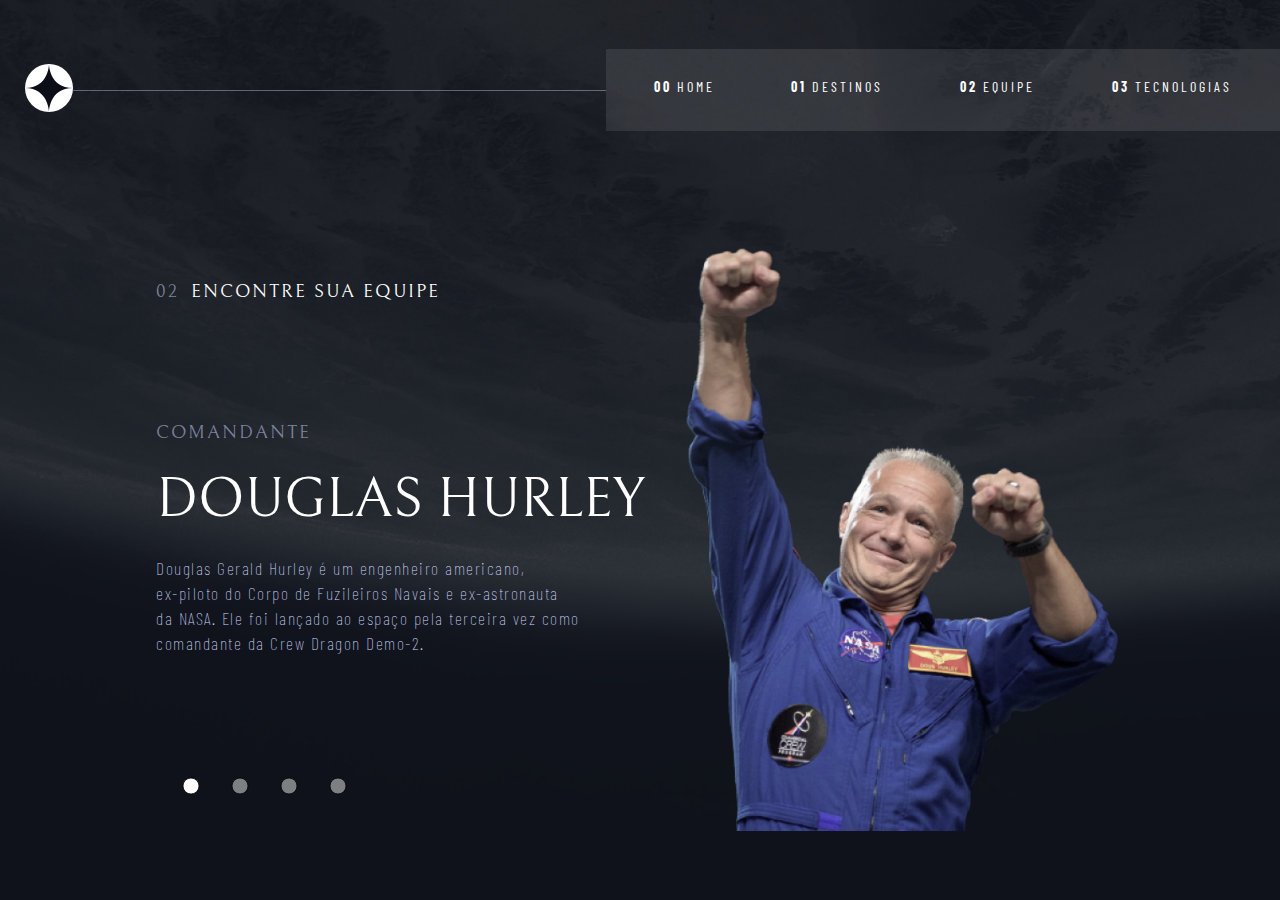
==== equipe.html @ c520281e "udapte commit" ====
<!DOCTYPE html>
<html lang="pt-br">

<head>
    <meta charset="UTF-8">
    <meta name="viewport" content="width=device-width, initial-scale=1.0">
    <title>Nossa Equipe</title>
    <link href="https://fonts.googleapis.com/css2?family=Bellefair&display=swap" rel="stylesheet">
    <link rel="stylesheet" href="styles/global.css">
    <link rel="stylesheet" href="styles/equipe.css">
</head>

<body>
    <header>
        <nav>
            <div>
                <svg xmlns="http://www.w3.org/2000/svg" width="48" height="48" viewBox="0 0 48 48" fill="none">
                    <circle cx="24" cy="24" r="24" fill="white" />
                    <path fill-rule="evenodd" clip-rule="evenodd"
                        d="M24 0C24 0 24 24 0 24C23.5776 24.1714 24 48 24 48C24 48 24 24 48 24C24 24 24 0 24 0Z"
                        fill="#0B0D17" />
                </svg>
            </div>
            <div class="line-division"></div>
            <div>
                <ul class="menu-bar">
                    <li><a href="index.html"> <strong>00</strong> Home</a></li>
                    <li><a href="destino.html"> <strong>01</strong> Destinos</a></li>
                    <li class="highlight-page"><a href="equipe.html"> <strong>02</strong> Equipe</a></li>
                    <li><a href="tecnologias.html"> <strong>03</strong> Tecnologias</a></li>
                </ul>
            </div>
        </nav>
    </header>
    <main>
        <div class="container-main" id="container-1" >
            <div class="content-main">
                <div class="meet">
                    <h3> <span class="span-numbers">02</span> ENCONTRE SUA EQUIPE</h3>
                </div>
                <div class="container-text">
                    <h3>Comandante</h3>
                    <h1>DOUGLAS HURLEY</h1>
                    <p>Douglas Gerald Hurley é um engenheiro americano, <br>ex-piloto do Corpo de Fuzileiros Navais e
                        ex-astronauta<br> da NASA. Ele foi lançado ao espaço pela terceira vez como <br>comandante da
                        Crew Dragon Demo-2.</p>
                </div>
                <div class="inputs">
                    <svg xmlns="http://www.w3.org/2000/svg" class="navigation-button active" width="20"  viewBox="0 0 50 50" onclick="mostrarConteudo(1)">
                        <circle cx="25" cy="25" r="20" fill="white" stroke="black" stroke-width="2"/>
                    </svg>
                    
                    <svg xmlns="http://www.w3.org/2000/svg" class="navigation-button" width="20"   viewBox="0 0 50 50" onclick="mostrarConteudo(2)">
                        <circle cx="25" cy="25" r="20" fill="#CCCCCC" stroke="black" stroke-width="2"/>
                    </svg>
                    
                    <svg xmlns="http://www.w3.org/2000/svg" class="navigation-button" width="20"  viewBox="0 0 50 50" onclick="mostrarConteudo(3)">
                        <circle cx="25" cy="25" r="20" fill="#CCCCCC" stroke="black" stroke-width="2"/>
                    </svg>
                    
                    <svg xmlns="http://www.w3.org/2000/svg" class="navigation-button" width="20"  viewBox="0 0 50 50" onclick="mostrarConteudo(4)">
                        <circle cx="25" cy="25" r="20" fill="#CCCCCC" stroke="black" stroke-width="2"/>
                    </svg>                    
                </div>
            </div>
            <div>
                <img src="assets/img/douglas.png" alt="">
            </div>
        </div> 

        <div class="container-main" id="container-2" style="display: none;">
            <div class="content-main">
                <div class="meet">
                    <h3> <span class="span-numbers">02</span> ENCONTRE SUA EQUIPE</h3>
                </div>
                <div class="container-text">
                    <h3>Comandante</h3>
                    <h1>DOUGLAS HURLEY</h1>
                    <p>Douglas Gerald Hurley é um engenheiro americano, <br>ex-piloto do Corpo de Fuzileiros Navais e
                        ex-astronauta<br> da NASA. Ele foi lançado ao espaço pela terceira vez como <br>comandante da
                        Crew Dragon Demo-2.</p>
                </div>
                <div class="inputs">
                    <svg xmlns="http://www.w3.org/2000/svg" class="navigation-button" width="20"   viewBox="0 0 50 50" onclick="mostrarConteudo(1)">
                        <circle cx="25" cy="25" r="20" fill="#CCCCCC" stroke="black" stroke-width="2"/>
                    </svg>
                    
                    <svg xmlns="http://www.w3.org/2000/svg" class="navigation-button active" width="20"  viewBox="0 0 50 50" onclick="mostrarConteudo(2)">
                        <circle cx="25" cy="25" r="20" fill="white" stroke="black" stroke-width="2"/>
                    </svg>
                    
                    <svg xmlns="http://www.w3.org/2000/svg" class="navigation-button" width="20"  viewBox="0 0 50 50" onclick="mostrarConteudo(3)">
                        <circle cx="25" cy="25" r="20" fill="#CCCCCC" stroke="black" stroke-width="2"/>
                    </svg>
                    
                    <svg xmlns="http://www.w3.org/2000/svg" class="navigation-button" width="20"  viewBox="0 0 50 50" onclick="mostrarConteudo(4)">
                        <circle cx="25" cy="25" r="20" fill="#CCCCCC" stroke="black" stroke-width="2"/>
                    </svg>                    
                </div>
            </div>
            <div>
                <img src="assets/img/mark.png" alt="">
            </div>
        </div> 

        <div class="container-main" id="container-3" style="display: none;">
            <div class="meet">
                <h3> <span class="span-numbers">02</span> ENCONTRE SUA EQUIPE</h3>
            </div>
            <div class="content-main">
                <div class="container-text">
                    <h3>Comandante</h3>
                    <h1>DOUGLAS HURLEY</h1>
                    <p>Douglas Gerald Hurley é um engenheiro americano, <br>ex-piloto do Corpo de Fuzileiros Navais e
                        ex-astronauta<br> da NASA. Ele foi lançado ao espaço pela terceira vez como <br>comandante da
                        Crew Dragon Demo-2.</p>
                </div>
                <div class="inputs">
                    <svg xmlns="http://www.w3.org/2000/svg" class="navigation-button" width="20"   viewBox="0 0 50 50" onclick="mostrarConteudo(1)">
                        <circle cx="25" cy="25" r="20" fill="#CCCCCC" stroke="black" stroke-width="2"/>
                    </svg>
                    
                    <svg xmlns="http://www.w3.org/2000/svg" class="navigation-button" width="20"   viewBox="0 0 50 50" onclick="mostrarConteudo(2)">
                        <circle cx="25" cy="25" r="20" fill="#CCCCCC" stroke="black" stroke-width="2"/>
                    </svg>
                    
                    <svg xmlns="http://www.w3.org/2000/svg" class="navigation-button active" width="20"  viewBox="0 0 50 50" onclick="mostrarConteudo(3)">
                        <circle cx="25" cy="25" r="20" fill="white" stroke="black" stroke-width="2"/>
                    </svg>
                    
                    <svg xmlns="http://www.w3.org/2000/svg" class="navigation-button" width="20"  viewBox="0 0 50 50" onclick="mostrarConteudo(4)">
                        <circle cx="25" cy="25" r="20" fill="#CCCCCC" stroke="black" stroke-width="2"/>
                    </svg>                    
                </div>
                <div>
                    <img src="assets/img/victor.png" alt="">
                </div>
            </div>
           
        </div> 

        <div class="container-main" id="container-4" style="display: none;">
            <div class="content-main">
                <div class="meet">
                    <h3> <span class="span-numbers">02</span> ENCONTRE SUA EQUIPE</h3>
                </div>
                <div class="container-text">
                    <h3>Comandante</h3>
                    <h1>DOUGLAS HURLEY</h1>
                    <p>Douglas Gerald Hurley é um engenheiro americano, <br>ex-piloto do Corpo de Fuzileiros Navais e
                        ex-astronauta<br> da NASA. Ele foi lançado ao espaço pela terceira vez como <br>comandante da
                        Crew Dragon Demo-2.</p>
                </div>
                <div class="inputs">
                    <svg xmlns="http://www.w3.org/2000/svg" class="navigation-button" width="20"   viewBox="0 0 50 50" onclick="mostrarConteudo(1)">
                        <circle cx="25" cy="25" r="20" fill="#CCCCCC" stroke="black" stroke-width="2"/>
                    </svg>
                    
                    <svg xmlns="http://www.w3.org/2000/svg" class="navigation-button" width="20"   viewBox="0 0 50 50" onclick="mostrarConteudo(2)">
                        <circle cx="25" cy="25" r="20" fill="#CCCCCC" stroke="black" stroke-width="2"/>
                    </svg>
                    
                    <svg xmlns="http://www.w3.org/2000/svg" class="navigation-button" width="20"  viewBox="0 0 50 50" onclick="mostrarConteudo(3)">
                        <circle cx="25" cy="25" r="20" fill="#CCCCCC" stroke="black" stroke-width="2"/>
                    </svg>
                    
                    <svg xmlns="http://www.w3.org/2000/svg" class="navigation-button active" width="20"  viewBox="0 0 50 50" onclick="mostrarConteudo(4)">
                        <circle cx="25" cy="25" r="20" fill="white" stroke="black" stroke-width="2"/>
                    </svg>
                                     
                </div>
            </div>
            <div>
                <img src="assets/img/woman.png" alt="">
            </div>
        </div> 
    </main>
    <script>
        function mostrarConteudo(containerId) {
            const containers = document.querySelectorAll('.container-main');

            containers.forEach(container => {
                container.style.display = 'none';
            });

            const container = document.getElementById(`container-${containerId}`);
            const button = document.querySelector(`.buttons[data-container="${containerId}"]`);

            if (container) {
                container.style.display = 'flex';
                button.style.backgroundColor = 'white';
            }
        }
    </script>
</body>

</html>
---- styles/global.css ----
@import url('https://fonts.googleapis.com/css2?family=Barlow+Condensed&family=Bellefair&display=swap');
*{
    margin: 0;
    padding: 0;
    box-sizing: border-box;
}
main{
    height: 80vh;
}
svg{
    margin-left: 25px;
}
nav {
    position: relative;
    display: flex;
    justify-content: space-between;
    align-items: center;
    height: 20vh;
    max-width: 100%;
}
.menu-bar {
    display: flex;
    gap: 6vw;
    padding: 1.8rem 3rem 1.8rem 3rem;
    background: rgba(255, 255, 255, 0.096);
    list-style: none;

}
.line-division{
    width: 100%;
    height: 1px;
    background-color: #d0d6f966;
}

.menu-bar a {
    display: flex;
    gap: 5px;
    color: #FFF;
    font-family: Barlow Condensed;
    font-size: 14px;
    font-weight: 400;
    line-height: normal;
    letter-spacing: 3px;
    text-transform: uppercase;
    text-decoration: none;
}
.menu-bar a:hover{
    color: #ffffff83;
}
.span-numbers{
    color: #d0d6f98a;
    padding-right: 5px;
}

/* destaques*/

.highlight-page {
    position: relative;
    padding-bottom: 8px;
}

.highlight-page::after {
    content: '';
    display: block;
    border-bottom: 2px solid #D0D6F9; 
    width: 0; 
    position: absolute;
    left: 0;
    bottom: 0;
    animation: slideIn 1s ease-out forwards; 
    
}
.menu-icon {
    display: none;
    font-size: 45px;
    margin-right: 30px;
    cursor: pointer;
    color: #D0D6F9;
    transition: transform 0.3s ease-in-out;
}
.menu-icon.active {
    transform: rotate(90deg);
}
@keyframes slideIn {
    0% {
        width: 0; 
    }
    100% {
        width: 100%; 
    }
}
---- styles/equipe.css ----
body{
    background-image: url(../assets/img/fundo-equipe.png);
    background-color: #131720;
    background-repeat: no-repeat;
    background-attachment: fixed;
    background-size: cover;
    color: #fff;
}
main{
    display: flex;
    justify-content: center;
    align-items: center;
    gap: 3rem;
}
main img
{
    width: 480px;
    height: 585px;
}
.container-main{
    position: absolute;
    display: flex;
    align-items: center;
    justify-content: center;
}
.content-main{
    display: flex;
    flex-direction: column;
    gap: 6rem;
 }


.meet{
    font-family: Barlow Condensed;
}
.meet h3{
    color: #ffffff;
    font-weight: 300;
    letter-spacing: 2px;
    font-family: Bellefair;
    text-transform: uppercase;
}
.container-text h1, h3, p{
    padding-bottom: 1.5rem;
}
.container-text h3{
    color: #d0d6f98a;
    font-family: Bellefair;
    text-transform: uppercase;
    font-weight: 400;
    letter-spacing: 2px;

}
.container-text h1{
    font-weight: 500;
    font-size: 56px;
    font-family: Bellefair;
}
.container-text p{
    color: #D0D6F9;
    font-family: Barlow Condensed;
    font-size: 1.1rem;
    font-weight: 100;
    line-height: 25px;
    letter-spacing: 1.5px;
}
.inputs input{
    margin-right: 10px ;   
}
/*Nevagations*/
.navigation-button {
    cursor: pointer;
}

.navigation-button.active circle {
    fill: white;
}

.navigation-button:not(.active) circle {
    fill: #cccccc96; 
}

@media (max-width: 800px) {
    main img{
        width: 90%;
        height: 80%;
    }

}
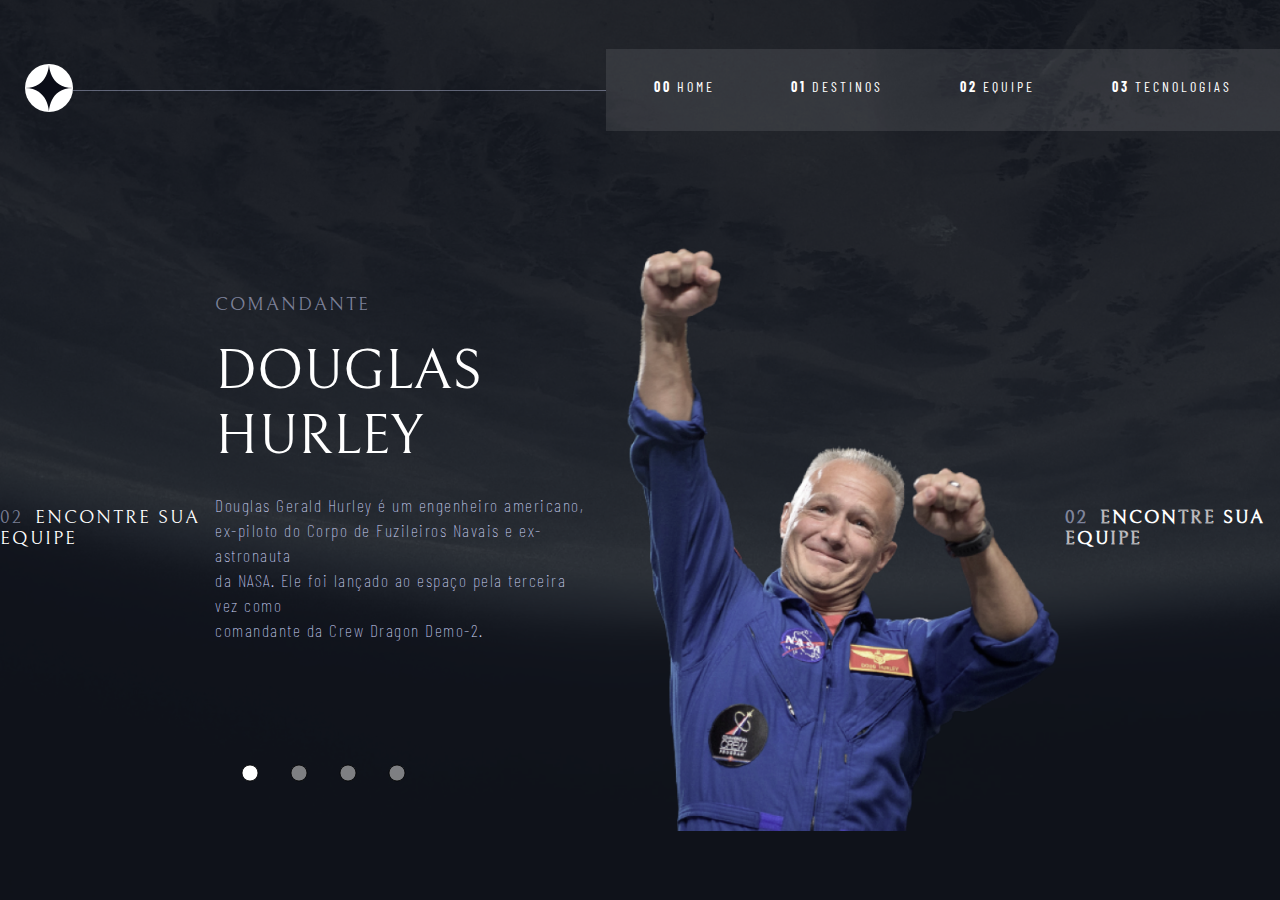
==== commit be3bd40a: "update" ====
--- a/equipe.html
+++ b/equipe.html
@@ -34,6 +34,44 @@
     </header>
     <main>
         <div class="container-main" id="container-1" >
+            <div class="meet">
+                <h3> <span class="span-numbers">02</span> ENCONTRE SUA EQUIPE</h3>
+            </div>
+            <div class="content-main">
+                <div class="container-text">
+                    <h3>Comandante</h3>
+                    <h1>DOUGLAS HURLEY</h1>
+                    <p>Douglas Gerald Hurley é um engenheiro americano, <br>ex-piloto do Corpo de Fuzileiros Navais e
+                        ex-astronauta<br> da NASA. Ele foi lançado ao espaço pela terceira vez como <br>comandante da
+                        Crew Dragon Demo-2.</p>
+                </div>
+                <div class="inputs">
+                    <svg xmlns="http://www.w3.org/2000/svg" class="navigation-button active" width="20"  viewBox="0 0 50 50" onclick="mostrarConteudo(1)">
+                        <circle cx="25" cy="25" r="20" fill="white" stroke="black" stroke-width="2"/>
+                    </svg>
+                    
+                    <svg xmlns="http://www.w3.org/2000/svg" class="navigation-button" width="20"   viewBox="0 0 50 50" onclick="mostrarConteudo(2)">
+                        <circle cx="25" cy="25" r="20" fill="#CCCCCC" stroke="black" stroke-width="2"/>
+                    </svg>
+                    
+                    <svg xmlns="http://www.w3.org/2000/svg" class="navigation-button" width="20"  viewBox="0 0 50 50" onclick="mostrarConteudo(3)">
+                        <circle cx="25" cy="25" r="20" fill="#CCCCCC" stroke="black" stroke-width="2"/>
+                    </svg>
+                    
+                    <svg xmlns="http://www.w3.org/2000/svg" class="navigation-button" width="20"  viewBox="0 0 50 50" onclick="mostrarConteudo(4)">
+                        <circle cx="25" cy="25" r="20" fill="#CCCCCC" stroke="black" stroke-width="2"/>
+                    </svg>                    
+                </div>
+            </div>
+            <div>
+                <img src="assets/img/douglas.png" alt="">
+            </div>
+            <div class="meet2">
+                <h3> <span class="span-numbers">02</span> ENCONTRE SUA EQUIPE</h3>
+            </div>
+        </div> 
+
+        <div class="container-main" id="container-2" style="display: none;">
             <div class="content-main">
                 <div class="meet">
                     <h3> <span class="span-numbers">02</span> ENCONTRE SUA EQUIPE</h3>
@@ -46,29 +84,72 @@
                         Crew Dragon Demo-2.</p>
                 </div>
                 <div class="inputs">
-                    <svg xmlns="http://www.w3.org/2000/svg" class="navigation-button active" width="20"  viewBox="0 0 50 50" onclick="mostrarConteudo(1)">
-                        <circle cx="25" cy="25" r="20" fill="white" stroke="black" stroke-width="2"/>
+                    <svg xmlns="http://www.w3.org/2000/svg" class="navigation-button" width="20"   viewBox="0 0 50 50" onclick="mostrarConteudo(1)">
+                        <circle cx="25" cy="25" r="20" fill="#CCCCCC" stroke="black" stroke-width="2"/>
+                    </svg>
+                    
+                    <svg xmlns="http://www.w3.org/2000/svg" class="navigation-button active" width="20"  viewBox="0 0 50 50" onclick="mostrarConteudo(2)">
+                        <circle cx="25" cy="25" r="20" fill="white" stroke="black" stroke-width="2"/>
+                    </svg>
+                    
+                    <svg xmlns="http://www.w3.org/2000/svg" class="navigation-button" width="20"  viewBox="0 0 50 50" onclick="mostrarConteudo(3)">
+                        <circle cx="25" cy="25" r="20" fill="#CCCCCC" stroke="black" stroke-width="2"/>
+                    </svg>
+                    
+                    <svg xmlns="http://www.w3.org/2000/svg" class="navigation-button" width="20"  viewBox="0 0 50 50" onclick="mostrarConteudo(4)">
+                        <circle cx="25" cy="25" r="20" fill="#CCCCCC" stroke="black" stroke-width="2"/>
+                    </svg>                    
+                </div>
+            </div>
+            <div>
+                <img src="assets/img/mark.png" alt="">
+            </div>
+            <div class="meet2">
+                <h3> <span class="span-numbers">02</span> ENCONTRE SUA EQUIPE</h3>
+            </div>
+        </div> 
+
+        <div class="container-main" id="container-3" style="display: none;">
+            <div class="meet">
+                <h3> <span class="span-numbers">02</span> ENCONTRE SUA EQUIPE</h3>
+            </div>
+            <div class="content-main">
+                <div class="container-text">
+                    <h3>Comandante</h3>
+                    <h1>DOUGLAS HURLEY</h1>
+                    <p>Douglas Gerald Hurley é um engenheiro americano, <br>ex-piloto do Corpo de Fuzileiros Navais e
+                        ex-astronauta<br> da NASA. Ele foi lançado ao espaço pela terceira vez como <br>comandante da
+                        Crew Dragon Demo-2.</p>
+                </div>
+                <div class="inputs">
+                    <svg xmlns="http://www.w3.org/2000/svg" class="navigation-button" width="20"   viewBox="0 0 50 50" onclick="mostrarConteudo(1)">
+                        <circle cx="25" cy="25" r="20" fill="#CCCCCC" stroke="black" stroke-width="2"/>
                     </svg>
                     
                     <svg xmlns="http://www.w3.org/2000/svg" class="navigation-button" width="20"   viewBox="0 0 50 50" onclick="mostrarConteudo(2)">
                         <circle cx="25" cy="25" r="20" fill="#CCCCCC" stroke="black" stroke-width="2"/>
                     </svg>
                     
-                    <svg xmlns="http://www.w3.org/2000/svg" class="navigation-button" width="20"  viewBox="0 0 50 50" onclick="mostrarConteudo(3)">
-                        <circle cx="25" cy="25" r="20" fill="#CCCCCC" stroke="black" stroke-width="2"/>
+                    <svg xmlns="http://www.w3.org/2000/svg" class="navigation-button active" width="20"  viewBox="0 0 50 50" onclick="mostrarConteudo(3)">
+                        <circle cx="25" cy="25" r="20" fill="white" stroke="black" stroke-width="2"/>
                     </svg>
                     
                     <svg xmlns="http://www.w3.org/2000/svg" class="navigation-button" width="20"  viewBox="0 0 50 50" onclick="mostrarConteudo(4)">
                         <circle cx="25" cy="25" r="20" fill="#CCCCCC" stroke="black" stroke-width="2"/>
                     </svg>                    
                 </div>
-            </div>
-            <div>
-                <img src="assets/img/douglas.png" alt="">
-            </div>
-        </div> 
-
-        <div class="container-main" id="container-2" style="display: none;">
+                <div>
+                    <img src="assets/img/victor.png" alt="">
+                </div>
+                <div class="meet2">
+                    <h3> <span class="span-numbers">02</span> ENCONTRE SUA EQUIPE</h3>
+                </div>
+                
+            </div>
+           
+        </div> 
+
+        <div class="container-main" id="container-4" style="display: none;">
             <div class="content-main">
                 <div class="meet">
                     <h3> <span class="span-numbers">02</span> ENCONTRE SUA EQUIPE</h3>
@@ -85,85 +166,14 @@
                         <circle cx="25" cy="25" r="20" fill="#CCCCCC" stroke="black" stroke-width="2"/>
                     </svg>
                     
-                    <svg xmlns="http://www.w3.org/2000/svg" class="navigation-button active" width="20"  viewBox="0 0 50 50" onclick="mostrarConteudo(2)">
-                        <circle cx="25" cy="25" r="20" fill="white" stroke="black" stroke-width="2"/>
+                    <svg xmlns="http://www.w3.org/2000/svg" class="navigation-button" width="20"   viewBox="0 0 50 50" onclick="mostrarConteudo(2)">
+                        <circle cx="25" cy="25" r="20" fill="#CCCCCC" stroke="black" stroke-width="2"/>
                     </svg>
                     
                     <svg xmlns="http://www.w3.org/2000/svg" class="navigation-button" width="20"  viewBox="0 0 50 50" onclick="mostrarConteudo(3)">
                         <circle cx="25" cy="25" r="20" fill="#CCCCCC" stroke="black" stroke-width="2"/>
                     </svg>
                     
-                    <svg xmlns="http://www.w3.org/2000/svg" class="navigation-button" width="20"  viewBox="0 0 50 50" onclick="mostrarConteudo(4)">
-                        <circle cx="25" cy="25" r="20" fill="#CCCCCC" stroke="black" stroke-width="2"/>
-                    </svg>                    
-                </div>
-            </div>
-            <div>
-                <img src="assets/img/mark.png" alt="">
-            </div>
-        </div> 
-
-        <div class="container-main" id="container-3" style="display: none;">
-            <div class="meet">
-                <h3> <span class="span-numbers">02</span> ENCONTRE SUA EQUIPE</h3>
-            </div>
-            <div class="content-main">
-                <div class="container-text">
-                    <h3>Comandante</h3>
-                    <h1>DOUGLAS HURLEY</h1>
-                    <p>Douglas Gerald Hurley é um engenheiro americano, <br>ex-piloto do Corpo de Fuzileiros Navais e
-                        ex-astronauta<br> da NASA. Ele foi lançado ao espaço pela terceira vez como <br>comandante da
-                        Crew Dragon Demo-2.</p>
-                </div>
-                <div class="inputs">
-                    <svg xmlns="http://www.w3.org/2000/svg" class="navigation-button" width="20"   viewBox="0 0 50 50" onclick="mostrarConteudo(1)">
-                        <circle cx="25" cy="25" r="20" fill="#CCCCCC" stroke="black" stroke-width="2"/>
-                    </svg>
-                    
-                    <svg xmlns="http://www.w3.org/2000/svg" class="navigation-button" width="20"   viewBox="0 0 50 50" onclick="mostrarConteudo(2)">
-                        <circle cx="25" cy="25" r="20" fill="#CCCCCC" stroke="black" stroke-width="2"/>
-                    </svg>
-                    
-                    <svg xmlns="http://www.w3.org/2000/svg" class="navigation-button active" width="20"  viewBox="0 0 50 50" onclick="mostrarConteudo(3)">
-                        <circle cx="25" cy="25" r="20" fill="white" stroke="black" stroke-width="2"/>
-                    </svg>
-                    
-                    <svg xmlns="http://www.w3.org/2000/svg" class="navigation-button" width="20"  viewBox="0 0 50 50" onclick="mostrarConteudo(4)">
-                        <circle cx="25" cy="25" r="20" fill="#CCCCCC" stroke="black" stroke-width="2"/>
-                    </svg>                    
-                </div>
-                <div>
-                    <img src="assets/img/victor.png" alt="">
-                </div>
-            </div>
-           
-        </div> 
-
-        <div class="container-main" id="container-4" style="display: none;">
-            <div class="content-main">
-                <div class="meet">
-                    <h3> <span class="span-numbers">02</span> ENCONTRE SUA EQUIPE</h3>
-                </div>
-                <div class="container-text">
-                    <h3>Comandante</h3>
-                    <h1>DOUGLAS HURLEY</h1>
-                    <p>Douglas Gerald Hurley é um engenheiro americano, <br>ex-piloto do Corpo de Fuzileiros Navais e
-                        ex-astronauta<br> da NASA. Ele foi lançado ao espaço pela terceira vez como <br>comandante da
-                        Crew Dragon Demo-2.</p>
-                </div>
-                <div class="inputs">
-                    <svg xmlns="http://www.w3.org/2000/svg" class="navigation-button" width="20"   viewBox="0 0 50 50" onclick="mostrarConteudo(1)">
-                        <circle cx="25" cy="25" r="20" fill="#CCCCCC" stroke="black" stroke-width="2"/>
-                    </svg>
-                    
-                    <svg xmlns="http://www.w3.org/2000/svg" class="navigation-button" width="20"   viewBox="0 0 50 50" onclick="mostrarConteudo(2)">
-                        <circle cx="25" cy="25" r="20" fill="#CCCCCC" stroke="black" stroke-width="2"/>
-                    </svg>
-                    
-                    <svg xmlns="http://www.w3.org/2000/svg" class="navigation-button" width="20"  viewBox="0 0 50 50" onclick="mostrarConteudo(3)">
-                        <circle cx="25" cy="25" r="20" fill="#CCCCCC" stroke="black" stroke-width="2"/>
-                    </svg>
-                    
                     <svg xmlns="http://www.w3.org/2000/svg" class="navigation-button active" width="20"  viewBox="0 0 50 50" onclick="mostrarConteudo(4)">
                         <circle cx="25" cy="25" r="20" fill="white" stroke="black" stroke-width="2"/>
                     </svg>
@@ -172,6 +182,9 @@
             </div>
             <div>
                 <img src="assets/img/woman.png" alt="">
+            </div>
+            <div class="meet2">
+                <h3> <span class="span-numbers">02</span> ENCONTRE SUA EQUIPE</h3>
             </div>
         </div> 
     </main>
--- a/styles/global.css
+++ b/styles/global.css
@@ -89,3 +89,9 @@
         width: 100%; 
     }
 }
+@media (max-width: 600px) {
+    .menu-bar{
+        flex-direction: column;
+    }
+}
+
--- a/styles/equipe.css
+++ b/styles/equipe.css
@@ -30,15 +30,14 @@
  }
 
 
-.meet{
+.meet .meet2{
     font-family: Barlow Condensed;
 }
-.meet h3{
+.meet h3, .meet2{
     color: #ffffff;
     font-weight: 300;
     letter-spacing: 2px;
     font-family: Bellefair;
-    text-transform: uppercase;
 }
 .container-text h1, h3, p{
     padding-bottom: 1.5rem;
@@ -85,6 +84,12 @@
         width: 90%;
         height: 80%;
     }
-
+    .container-main{
+        flex-direction: column-reverse;
+        text-align: center;
+    }
+    .meet{
+        display: none;
+    }
 }
 
